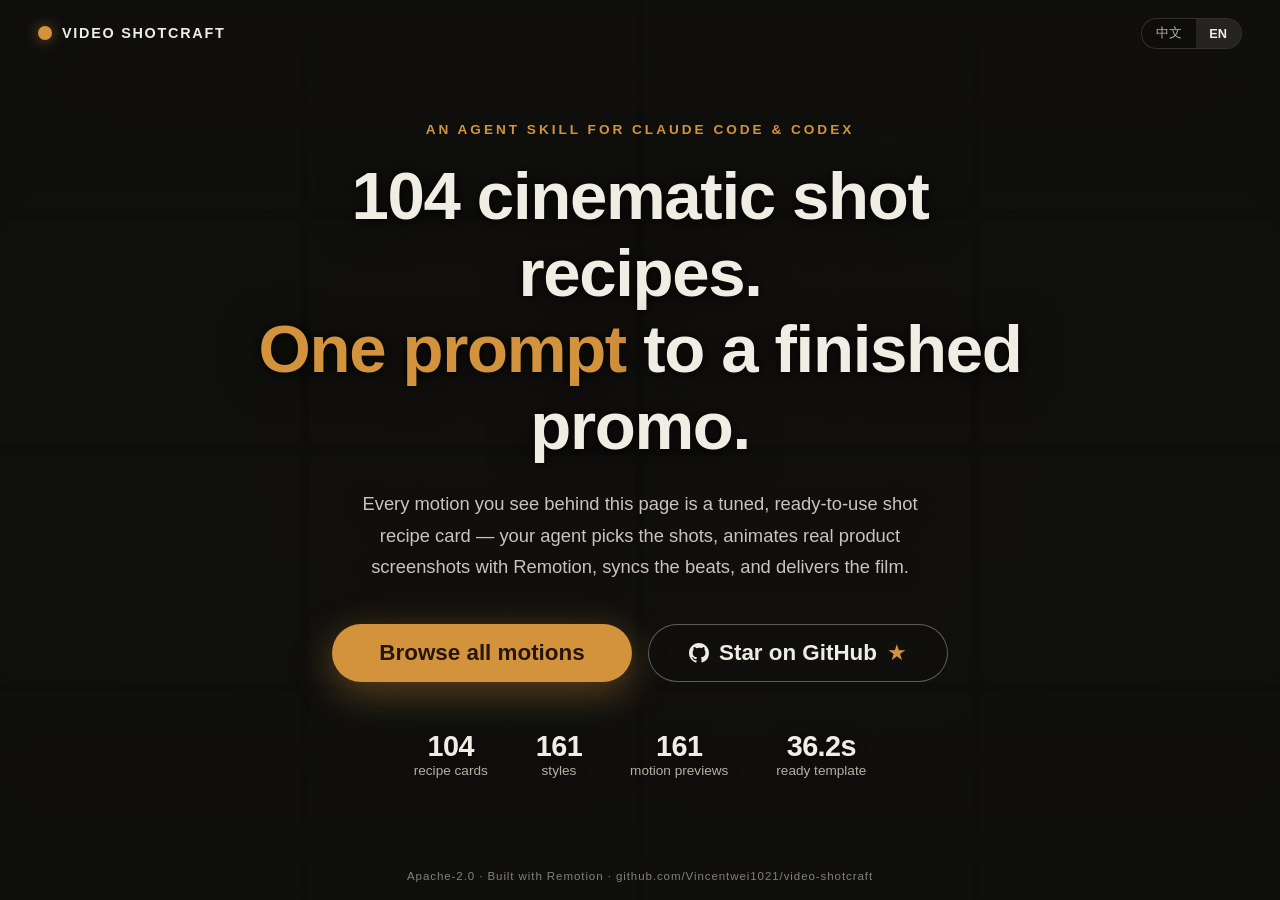
==== gallery/index.html @ b8d6702b "landing: reorder wall tiles swap row3 col1 <-> col3 (paper-title-card <-> neon-frame-orbit-drop), th" ====
<!doctype html>
<html lang="en">
<head>
  <meta charset="UTF-8">
  <meta name="viewport" content="width=device-width, initial-scale=1">
  <meta name="color-scheme" content="dark">
  <meta name="google-site-verification" content="Qu8vMAC99goV9xnwf_0ZlGGimtmj24TWFNVUiTz2mhM">
  <meta name="description" content="video-shotcraft is an AI agent skill for Claude Code &amp; Codex that makes cinematic product promo videos with Remotion. 104 shot recipe cards organized by function, tuned demos, and a production-ready template.">
  <link rel="canonical" href="https://vincentwei1021.github.io/video-shotcraft/">
  <meta property="og:type" content="website">
  <meta property="og:site_name" content="video-shotcraft">
  <meta property="og:title" content="video-shotcraft — AI Video Skill for Claude Code &amp; Codex">
  <meta property="og:description" content="An agent skill for crafting cinematic product videos with Remotion: 104 shot recipe cards, 161 motion previews, and a production-ready promo template.">
  <meta property="og:url" content="https://vincentwei1021.github.io/video-shotcraft/">
  <meta property="og:image" content="https://vincentwei1021.github.io/video-shotcraft/og-image.png">
  <meta property="og:image:width" content="1280">
  <meta property="og:image:height" content="640">
  <meta name="twitter:card" content="summary_large_image">
  <meta name="twitter:title" content="video-shotcraft — AI Video Skill for Claude Code &amp; Codex">
  <meta name="twitter:description" content="An agent skill for crafting cinematic product videos with Remotion: 104 shot recipe cards, 161 motion previews, and a production-ready promo template.">
  <meta name="twitter:image" content="https://vincentwei1021.github.io/video-shotcraft/og-image.png">
  <link rel="icon" href="data:,">
  <title>video-shotcraft — AI Video Skill for Claude Code &amp; Codex | Cinematic Product Videos with Remotion</title>
  <script type="application/ld+json">
  {
    "@context": "https://schema.org",
    "@type": "SoftwareApplication",
    "name": "video-shotcraft",
    "description": "An AI agent skill for Claude Code and Codex that crafts cinematic product promo videos with Remotion: 104 shot recipe cards organized by function, 161 styles, 161 motion previews, and a production-ready 36.2-second video template.",
    "url": "https://vincentwei1021.github.io/video-shotcraft/",
    "sameAs": ["https://github.com/Vincentwei1021/video-shotcraft"],
    "applicationCategory": "MultimediaApplication",
    "operatingSystem": "macOS, Linux, Windows",
    "offers": {"@type": "Offer", "price": "0", "priceCurrency": "USD"},
    "softwareHelp": "https://github.com/Vincentwei1021/video-shotcraft#readme",
    "license": "https://www.apache.org/licenses/LICENSE-2.0",
    "author": {"@type": "Person", "name": "Wei Yihao", "url": "https://github.com/Vincentwei1021"}
  }
  </script>
  <style>
    :root {
      --bg: #0e0e0c;
      --text: #f0ede5;
      --muted: #b5b0a5;
      --line: rgba(240, 237, 229, 0.16);
      --accent: #d3923c;
      --accent-ink: #241607;
      font-family: "Avenir Next", Avenir, "SF Pro Display", "PingFang SC", "Microsoft YaHei", sans-serif;
      font-synthesis: none;
      text-rendering: optimizeLegibility;
    }
    * { box-sizing: border-box; }
    html, body { height: 100%; }
    body {
      margin: 0;
      background: var(--bg);
      color: var(--text);
      overflow: hidden;
    }
    button, a { -webkit-tap-highlight-color: transparent; }

    /* ---- full-screen motion wall ---- */
    .wall {
      position: fixed;
      inset: -2vh -2vw;
      display: grid;
      grid-template-columns: repeat(4, 1fr);
      grid-template-rows: repeat(4, 1fr);
      gap: 10px;
      z-index: 0;
      pointer-events: none;
    }
    .wall-tile {
      position: relative;
      overflow: hidden;
      border-radius: 10px;
      background: #14130f;
    }
    .wall-tile video {
      position: absolute;
      inset: 0;
      width: 100%;
      height: 100%;
      object-fit: cover;
      opacity: 0;
      transition: opacity 900ms ease;
    }
    .wall-tile video.is-on { opacity: 1; }

    /* dim + vignette so type stays readable */
    .scrim {
      position: fixed;
      inset: 0;
      z-index: 1;
      pointer-events: none;
      background:
        radial-gradient(ellipse at center, rgba(14, 14, 12, 0.42) 0%, rgba(14, 14, 12, 0.62) 68%, rgba(14, 14, 12, 0.8) 100%),
        linear-gradient(180deg, rgba(14, 14, 12, 0.55) 0%, rgba(14, 14, 12, 0.26) 30%, rgba(14, 14, 12, 0.26) 70%, rgba(14, 14, 12, 0.66) 100%);
    }

    /* ---- top bar ---- */
    .topbar {
      position: fixed;
      top: 0;
      left: 0;
      right: 0;
      z-index: 3;
      display: flex;
      align-items: center;
      justify-content: space-between;
      padding: 1.1rem clamp(16px, 3vw, 40px);
    }
    .brand {
      display: inline-flex;
      align-items: center;
      gap: 0.6rem;
      color: var(--text);
      text-decoration: none;
      font-weight: 750;
      letter-spacing: 0.12em;
      font-size: 0.9rem;
    }
    .brand-mark {
      width: 14px;
      height: 14px;
      border-radius: 50%;
      background: var(--accent);
      box-shadow: 0 0 14px rgba(211, 146, 60, 0.55);
    }
    .language-switch {
      display: inline-flex;
      border: 1px solid var(--line);
      border-radius: 999px;
      overflow: hidden;
      backdrop-filter: blur(8px);
      -webkit-backdrop-filter: blur(8px);
      background: rgba(14, 14, 12, 0.35);
    }
    .language-switch button {
      border: 0;
      background: transparent;
      color: var(--muted);
      font: inherit;
      font-size: 0.8rem;
      padding: 0.38rem 0.85rem;
      cursor: pointer;
    }
    .language-switch button.is-active { color: var(--text); font-weight: 700; background: rgba(240, 237, 229, 0.1); }

    /* ---- hero ---- */
    .hero {
      position: relative;
      z-index: 2;
      height: 100dvh;
      display: flex;
      flex-direction: column;
      align-items: center;
      justify-content: center;
      text-align: center;
      padding: 0 24px;
    }
    .hero-kicker {
      margin: 0 0 1.3rem;
      font-size: clamp(0.72rem, 1.1vw, 0.85rem);
      font-weight: 700;
      letter-spacing: 0.22em;
      text-transform: uppercase;
      color: var(--accent);
      text-shadow: 0 2px 18px rgba(0, 0, 0, 0.8);
    }
    .hero h1 {
      margin: 0;
      font-size: clamp(2.2rem, 5.6vw, 4.2rem);
      line-height: 1.14;
      letter-spacing: -0.02em;
      font-weight: 800;
      max-width: 21ch;
      text-shadow: 0 4px 40px rgba(0, 0, 0, 0.9), 0 1px 10px rgba(0, 0, 0, 0.7);
    }
    .hero h1 em {
      font-style: normal;
      color: var(--accent);
    }
    .hero-sub {
      margin: 1.5rem 0 0;
      max-width: 56ch;
      font-size: clamp(0.95rem, 1.5vw, 1.15rem);
      line-height: 1.7;
      color: var(--text);
      opacity: 0.82;
      text-shadow: 0 2px 20px rgba(0, 0, 0, 0.85);
    }
    .hero-actions {
      display: flex;
      flex-wrap: wrap;
      justify-content: center;
      gap: 1rem;
      margin-top: 2.6rem;
    }
    .button-primary,
    .button-github {
      display: inline-flex;
      align-items: center;
      justify-content: center;
      gap: 0.6rem;
      min-width: clamp(240px, 24vw, 300px);
      height: clamp(58px, 6.4vh, 66px);
      padding: 0 2.2rem;
      border-radius: 999px;
      font-weight: 750;
      font-size: clamp(1.18rem, 1.8vw, 1.4rem);
      text-decoration: none;
      transition: transform 150ms ease, box-shadow 150ms ease, background 150ms ease;
    }
    .button-primary {
      background: var(--accent);
      color: var(--accent-ink);
      box-shadow: 0 10px 38px rgba(211, 146, 60, 0.4);
    }
    .button-primary:hover { transform: translateY(-2px); box-shadow: 0 16px 48px rgba(211, 146, 60, 0.55); }
    .button-github {
      position: relative;
      border: 1px solid rgba(240, 237, 229, 0.35);
      color: var(--text);
      background: rgba(14, 14, 12, 0.5);
      backdrop-filter: blur(10px);
      -webkit-backdrop-filter: blur(10px);
    }
    .button-github:hover { transform: translateY(-2px); background: rgba(240, 237, 229, 0.12); }
    .button-github svg { width: 20px; height: 20px; fill: currentColor; flex-shrink: 0; }
    .star-glyph { color: var(--accent); }
    /* star count: floating badge, only revealed on hover/focus */
    .star-count {
      position: absolute;
      top: -0.85rem;
      right: 0.9rem;
      padding: 0.18rem 0.65rem;
      border-radius: 999px;
      border: 1px solid rgba(211, 146, 60, 0.5);
      background: rgba(14, 14, 12, 0.92);
      color: var(--accent);
      font-size: 0.78rem;
      font-weight: 700;
      font-variant-numeric: tabular-nums;
      opacity: 0;
      transform: translateY(4px);
      transition: opacity 160ms ease, transform 160ms ease;
      pointer-events: none;
    }
    .star-count::before { content: "★ "; }
    .button-github:hover .star-count:not(:empty),
    .button-github:focus-visible .star-count:not(:empty) {
      opacity: 1;
      transform: translateY(0);
    }

    .hero-stats {
      display: flex;
      gap: clamp(1.4rem, 4vw, 3rem);
      margin: 3rem 0 0;
      padding: 0;
      list-style: none;
      font-size: 0.85rem;
      color: var(--muted);
      text-shadow: 0 2px 14px rgba(0, 0, 0, 0.8);
    }
    .hero-stats strong {
      display: block;
      font-size: clamp(1.3rem, 2.4vw, 1.8rem);
      font-weight: 800;
      color: var(--text);
      font-variant-numeric: tabular-nums;
      letter-spacing: -0.02em;
    }

    .hero-foot {
      position: fixed;
      bottom: 1.1rem;
      left: 0;
      right: 0;
      z-index: 2;
      text-align: center;
      font-size: 0.72rem;
      letter-spacing: 0.08em;
      color: rgba(181, 176, 165, 0.7);
    }
    .hero-foot a { color: inherit; text-decoration: none; }
    .hero-foot a:hover { color: var(--text); }

    /* ---- Chinese typography tuning ---- */
    html[lang="zh-CN"] .hero h1 {
      letter-spacing: 0.04em;
      line-height: 1.32;
      font-weight: 750;
    }
    html[lang="zh-CN"] .hero h1 em { padding: 0 0.06em; }
    html[lang="zh-CN"] .hero-kicker { letter-spacing: 0.3em; }
    html[lang="zh-CN"] .hero-sub {
      max-width: 34em;
      letter-spacing: 0.03em;
      line-height: 1.9;
      text-wrap: balance;
    }
    html[lang="zh-CN"] .button-primary,
    html[lang="zh-CN"] .button-github { letter-spacing: 0.08em; }
    html[lang="zh-CN"] .hero-stats span { letter-spacing: 0.06em; }

    @media (max-width: 900px) {
      .wall { grid-template-columns: repeat(3, 1fr); grid-template-rows: repeat(6, 1fr); }
    }
    @media (max-width: 620px) {
      .wall { grid-template-columns: repeat(2, 1fr); grid-template-rows: repeat(8, 1fr); }
      .hero-actions { flex-direction: column; width: 100%; max-width: 340px; }
      .button-primary, .button-github { justify-content: center; }
    }
    @media (prefers-reduced-motion: reduce) {
      .wall-tile video { transition: none; }
    }
  </style>
</head>
<body>
  <div class="wall" id="wall" aria-hidden="true"></div>
  <div class="scrim" aria-hidden="true"></div>

  <header class="topbar">
    <a class="brand" href="./" aria-label="video-shotcraft home">
      <span class="brand-mark" aria-hidden="true"></span>
      <span>VIDEO SHOTCRAFT</span>
    </a>
    <div class="language-switch" id="languageSwitch" role="group" aria-label="Language">
      <button type="button" data-language="zh" aria-pressed="false">中文</button>
      <button type="button" data-language="en" aria-pressed="true">EN</button>
    </div>
  </header>

  <main class="hero">
    <p class="hero-kicker" data-l10n="kicker">An agent skill for Claude Code &amp; Codex</p>
    <h1 data-l10n="heroTitle">104 cinematic shot recipes.<br><em>One prompt</em> to a finished promo.</h1>
    <p class="hero-sub" data-l10n="heroSub">Every motion you see behind this page is a tuned, ready-to-use shot recipe card — your agent picks the shots, animates real product screenshots with Remotion, syncs the beats, and delivers the film.</p>
    <div class="hero-actions">
      <a class="button-primary" href="./library.html" data-l10n="ctaLibrary">Browse all motions</a>
      <a class="button-github" href="https://github.com/Vincentwei1021/video-shotcraft" target="_blank" rel="noreferrer">
        <svg viewBox="0 0 16 16" aria-hidden="true"><path d="M8 0C3.58 0 0 3.58 0 8c0 3.54 2.29 6.53 5.47 7.59.4.07.55-.17.55-.38 0-.19-.01-.82-.01-1.49-2.01.37-2.53-.49-2.69-.94-.09-.23-.48-.94-.82-1.13-.28-.15-.68-.52-.01-.53.63-.01 1.08.58 1.23.82.72 1.21 1.87.87 2.33.66.07-.52.28-.87.51-1.07-1.78-.2-3.64-.89-3.64-3.95 0-.87.31-1.59.82-2.15-.08-.2-.36-1.02.08-2.12 0 0 .67-.21 2.2.82a7.42 7.42 0 0 1 2-.27c.68 0 1.36.09 2 .27 1.53-1.04 2.2-.82 2.2-.82.44 1.1.16 1.92.08 2.12.51.56.82 1.27.82 2.15 0 3.07-1.87 3.75-3.65 3.95.29.25.54.73.54 1.48 0 1.07-.01 1.93-.01 2.2 0 .21.15.46.55.38A8.01 8.01 0 0 0 16 8c0-4.42-3.58-8-8-8Z"/></svg>
        <span data-l10n="ctaStar">Star on GitHub</span>
        <span class="star-glyph" aria-hidden="true">★</span>
        <span class="star-count" id="starCount" aria-label="GitHub stars"></span>
      </a>
    </div>
    <ul class="hero-stats" aria-label="Library statistics">
      <li><strong id="statCards">104</strong><span data-l10n="statCards">recipe cards</span></li>
      <li><strong id="statStyles">161</strong><span data-l10n="statStyles">styles</span></li>
      <li><strong id="statSamples">161</strong><span data-l10n="statSamples">motion previews</span></li>
      <li><strong>36.2s</strong><span data-l10n="statTemplate">ready template</span></li>
    </ul>
  </main>

  <footer class="hero-foot">
    <span data-l10n="footer">Apache-2.0 · Built with Remotion · </span><a href="https://github.com/Vincentwei1021/video-shotcraft" target="_blank" rel="noreferrer">github.com/Vincentwei1021/video-shotcraft</a>
  </footer>

  <script>
    const L10N = {
      en: {
        kicker: 'An agent skill for Claude Code & Codex',
        heroTitle: '104 cinematic shot recipes.<br><em>One prompt</em> to a finished promo.',
        heroSub: 'Every motion you see behind this page is a tuned, ready-to-use shot recipe card — your agent picks the shots, animates real product screenshots with Remotion, syncs the beats, and delivers the film.',
        ctaLibrary: 'Browse all motions',
        ctaStar: 'Star on GitHub',
        statCards: 'recipe cards',
        statStyles: 'styles',
        statSamples: 'motion previews',
        statTemplate: 'ready template',
        footer: 'Apache-2.0 · Built with Remotion · ',
      },
      zh: {
        kicker: '一个 Claude Code / Codex 的 agent skill',
        heroTitle: '104 张镜头配方卡<br>宣传片<em>一键直出</em>',
        heroSub: '页面背后滚动的每个动效，都是一张调校好、即取即用的镜头配方卡。agent 负责选镜头、给真实产品截图做动画、卡上节奏，直接交付成片。',
        ctaLibrary: '浏览全部动效',
        ctaStar: '收藏 GitHub',
        statCards: '镜头配方卡',
        statStyles: '动效样式',
        statSamples: '动态样片',
        statTemplate: '现成模板',
        footer: 'Apache-2.0 · 基于 Remotion 构建 · ',
      },
    };

    const state = {
      language: (() => {
        try { return localStorage.getItem('video-shot-gallery-language') === 'zh' ? 'zh' : 'en'; } catch { return 'en'; }
      })(),
    };
    const t = (key) => L10N[state.language][key] || L10N.en[key] || key;

    function applyLanguage() {
      document.documentElement.lang = state.language === 'zh' ? 'zh-CN' : 'en';
      document.querySelectorAll('[data-l10n]').forEach((node) => {
        node.innerHTML = t(node.dataset.l10n);
      });
      document.querySelectorAll('#languageSwitch [data-language]').forEach((button) => {
        const active = button.dataset.language === state.language;
        button.classList.toggle('is-active', active);
        button.setAttribute('aria-pressed', String(active));
      });
    }

    document.querySelector('#languageSwitch').addEventListener('click', (event) => {
      const button = event.target.closest('[data-language]');
      if (!button || button.dataset.language === state.language) return;
      state.language = button.dataset.language;
      try { localStorage.setItem('video-shot-gallery-language', state.language); } catch {}
      applyLanguage();
    });

    /* ---- random motion wall ---- */
    const wall = document.querySelector('#wall');
    const reduceMotion = window.matchMedia('(prefers-reduced-motion: reduce)').matches;
    // 固定 16 支精选样片（4×4 墙位，一一对应，不轮换）
    const WALL_CLIPS = [
      'comic-panel-split',
      'beat-step-list-theme-cycle',
      'before-after-slider-scrub',
      'bottom-push-stack-wipe',
      'unit-dot-swarm-regroup',
      'circle-match-iris',
      'graze-face-tour',
      'magician-card-flourish',
      'paper-title-card',
      'autolayout-gap-dial',
      'neon-frame-orbit-drop',
      'spotlight-hero-card',
      'slide-spotlight-pan',
      'palette-theme-ripple',
      'ui-strip-away-outro',
      'word-relay-filmstrip',
    ];

    function mountVideo(tile, url) {
      const video = document.createElement('video');
      video.muted = true;
      video.loop = true;
      video.playsInline = true;
      video.preload = 'auto';
      video.src = url;
      tile.append(video);
      const start = () => {
        video.classList.add('is-on');
        if (!reduceMotion) video.play().catch(() => {});
      };
      if (video.readyState >= 2) start();
      else video.addEventListener('loadeddata', start, {once: true});
      return video;
    }

    WALL_CLIPS.forEach((name, index) => {
      const tile = document.createElement('div');
      tile.className = 'wall-tile';
      wall.append(tile);
      // stagger mounts so the page doesn't fire 16 requests at once
      setTimeout(() => mountVideo(tile, `./media/${name}.mp4`), index * 180);
    });

    /* ---- live GitHub star count (cached 1h to spare the rate limit) ---- */
    (() => {
      const el = document.querySelector('#starCount');
      const fmt = (n) => (n >= 1000 ? `${(n / 1000).toFixed(1).replace(/\.0$/, '')}k` : String(n));
      const CACHE_KEY = 'video-shotcraft-stars';
      try {
        const cached = JSON.parse(localStorage.getItem(CACHE_KEY) || 'null');
        if (cached && Date.now() - cached.at < 3600_000) {
          el.textContent = fmt(cached.stars);
          return;
        }
      } catch {}
      fetch('https://api.github.com/repos/Vincentwei1021/video-shotcraft')
        .then((response) => (response.ok ? response.json() : Promise.reject()))
        .then((repo) => {
          if (typeof repo.stargazers_count !== 'number') return;
          el.textContent = fmt(repo.stargazers_count);
          try { localStorage.setItem(CACHE_KEY, JSON.stringify({stars: repo.stargazers_count, at: Date.now()})); } catch {}
        })
        .catch(() => {});
    })();

    fetch('./api/library.json', {cache: 'no-store'})
      .then((response) => response.json())
      .then((library) => {
        document.querySelector('#statCards').textContent = library.stats.cardCount;
        document.querySelector('#statStyles').textContent = library.stats.styleCount;
        document.querySelector('#statSamples').textContent = library.stats.previewCount;
      })
      .catch(() => {});

    applyLanguage();
  </script>
</body>
</html>
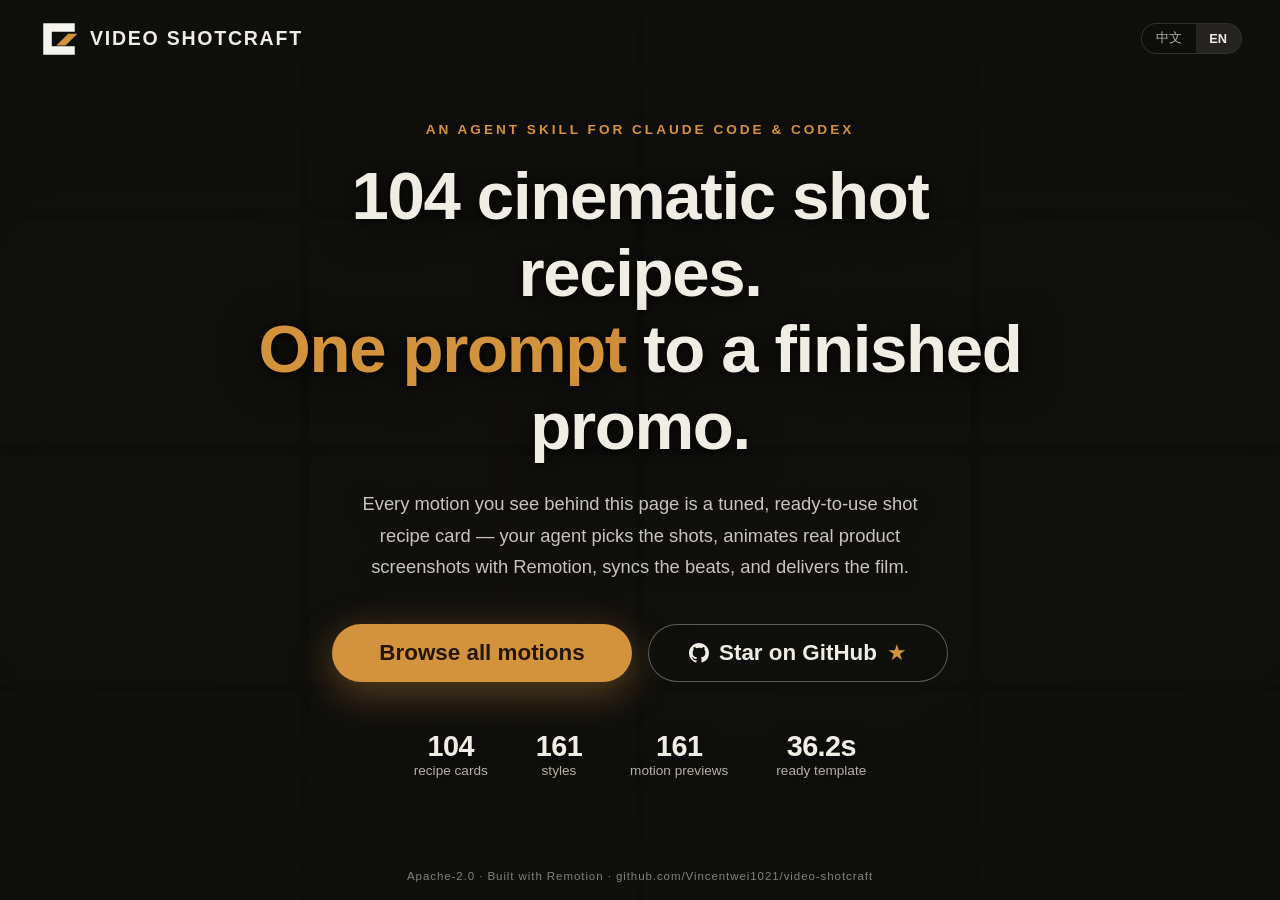
==== commit 8996eaa3: "gallery: rework card layout, add fullscreen demos, cut page weight Library cards - descriptions clam" ====
--- a/gallery/index.html
+++ b/gallery/index.html
@@ -12,14 +12,15 @@
   <meta property="og:title" content="video-shotcraft — AI Video Skill for Claude Code &amp; Codex">
   <meta property="og:description" content="An agent skill for crafting cinematic product videos with Remotion: 104 shot recipe cards, 161 motion previews, and a production-ready promo template.">
   <meta property="og:url" content="https://vincentwei1021.github.io/video-shotcraft/">
-  <meta property="og:image" content="https://vincentwei1021.github.io/video-shotcraft/og-image.png">
+  <meta property="og:image" content="https://vincentwei1021.github.io/video-shotcraft/og-image.jpg?v=20260726b">
   <meta property="og:image:width" content="1280">
   <meta property="og:image:height" content="640">
+  <meta property="og:image:alt" content="video-shotcraft Gallery — shot recipes and motion samples">
   <meta name="twitter:card" content="summary_large_image">
   <meta name="twitter:title" content="video-shotcraft — AI Video Skill for Claude Code &amp; Codex">
   <meta name="twitter:description" content="An agent skill for crafting cinematic product videos with Remotion: 104 shot recipe cards, 161 motion previews, and a production-ready promo template.">
-  <meta name="twitter:image" content="https://vincentwei1021.github.io/video-shotcraft/og-image.png">
-  <link rel="icon" href="data:,">
+  <meta name="twitter:image" content="https://vincentwei1021.github.io/video-shotcraft/og-image.jpg?v=20260726b">
+  <link rel="icon" href="./logo-mark.svg" type="image/svg+xml">
   <title>video-shotcraft — AI Video Skill for Claude Code &amp; Codex | Cinematic Product Videos with Remotion</title>
   <script type="application/ld+json">
   {
@@ -76,12 +77,17 @@
       border-radius: 10px;
       background: #14130f;
     }
+    /* poster carries the wall until the clip is decoded: 140KB of stills
+       stands in for 8MB of video, so the grid is never empty */
+    .wall-tile img,
     .wall-tile video {
       position: absolute;
       inset: 0;
       width: 100%;
       height: 100%;
       object-fit: cover;
+    }
+    .wall-tile video {
       opacity: 0;
       transition: opacity 900ms ease;
     }
@@ -116,16 +122,15 @@
       gap: 0.6rem;
       color: var(--text);
       text-decoration: none;
-      font-weight: 750;
-      letter-spacing: 0.12em;
-      font-size: 0.9rem;
+      font-weight: 800;
+      letter-spacing: 0.09em;
+      font-size: 1.22rem;
     }
     .brand-mark {
-      width: 14px;
-      height: 14px;
-      border-radius: 50%;
-      background: var(--accent);
-      box-shadow: 0 0 14px rgba(211, 146, 60, 0.55);
+      display: block;
+      width: 42px;
+      height: 42px;
+      object-fit: contain;
     }
     .language-switch {
       display: inline-flex;
@@ -143,6 +148,7 @@
       font: inherit;
       font-size: 0.8rem;
       padding: 0.38rem 0.85rem;
+      white-space: nowrap;
       cursor: pointer;
     }
     .language-switch button.is-active { color: var(--text); font-weight: 700; background: rgba(240, 237, 229, 0.1); }
@@ -312,10 +318,23 @@
       .wall { grid-template-columns: repeat(2, 1fr); grid-template-rows: repeat(8, 1fr); }
       .hero-actions { flex-direction: column; width: 100%; max-width: 340px; }
       .button-primary, .button-github { justify-content: center; }
+      /* the enlarged wordmark plus the language switch overflow a 390px bar */
+      .brand { font-size: 0.85rem; letter-spacing: 0.08em; }
+      .brand-mark { width: 28px; height: 28px; }
     }
     @media (prefers-reduced-motion: reduce) {
       .wall-tile video { transition: none; }
-    }
+      .button-primary:hover, .button-github:hover { transform: none; }
+    }
+
+    /* amber ring, not the browser's default blue against an amber system */
+    :focus-visible {
+      outline: 2px solid var(--accent);
+      outline-offset: 3px;
+      border-radius: 4px;
+    }
+    .button-primary:focus-visible,
+    .button-github:focus-visible { outline-offset: 4px; }
   </style>
 </head>
 <body>
@@ -324,13 +343,13 @@
 
   <header class="topbar">
     <a class="brand" href="./" aria-label="video-shotcraft home">
-      <span class="brand-mark" aria-hidden="true"></span>
+      <img class="brand-mark" src="./logo-mark-reverse.svg" alt="" width="24" height="24" aria-hidden="true">
       <span>VIDEO SHOTCRAFT</span>
     </a>
-    <div class="language-switch" id="languageSwitch" role="group" aria-label="Language">
+    <nav class="language-switch" id="languageSwitch" aria-label="Language">
       <button type="button" data-language="zh" aria-pressed="false">中文</button>
       <button type="button" data-language="en" aria-pressed="true">EN</button>
-    </div>
+    </nav>
   </header>
 
   <main class="hero">
@@ -441,7 +460,9 @@
       video.muted = true;
       video.loop = true;
       video.playsInline = true;
-      video.preload = 'auto';
+      // metadata, not auto: the poster already holds the tile, so the full
+      // clip is fetched by play() rather than racing first paint
+      video.preload = 'metadata';
       video.src = url;
       tile.append(video);
       const start = () => {
@@ -457,7 +478,19 @@
       const tile = document.createElement('div');
       tile.className = 'wall-tile';
       wall.append(tile);
-      // stagger mounts so the page doesn't fire 16 requests at once
+      if (reduceMotion) {
+        // no video is fetched at all here, so the tile would stay black
+        // forever; the poster still frame stands in for the clip
+        const poster = document.createElement('img');
+        poster.src = `./media/poster/${name}.jpg`;
+        poster.alt = '';
+        poster.decoding = 'async';
+        tile.append(poster);
+        return;
+      }
+      // tiles start black and each clip fades itself in on arrival:
+      // the wall assembling one tile at a time IS the reveal, so no poster
+      // here — a still would pre-fill the grid and kill it
       setTimeout(() => mountVideo(tile, `./media/${name}.mp4`), index * 180);
     });
 
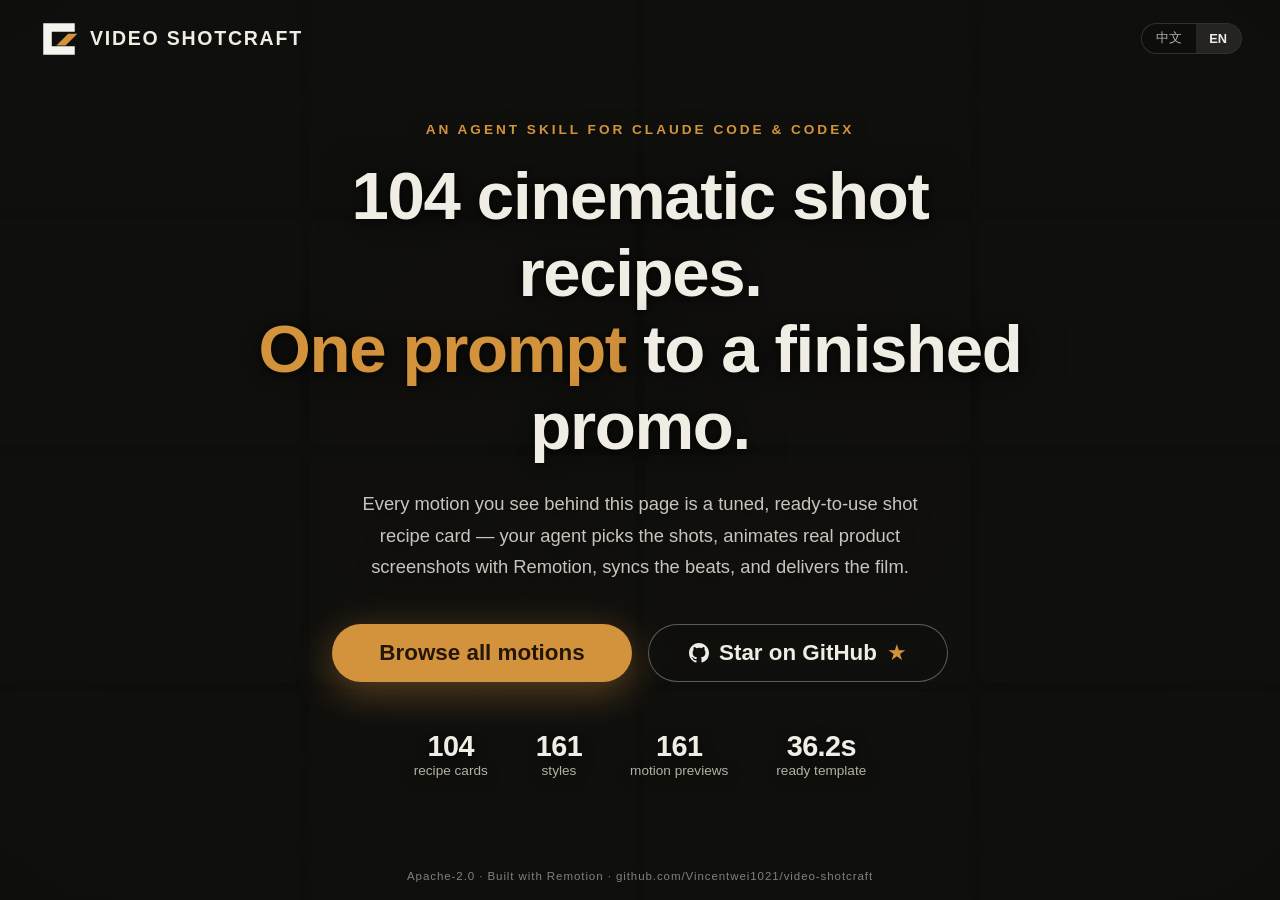
==== commit 5c2e5ba4: "gallery: multi-category card tags, drop Missing filter, fix truncation, CTA hover motion - 61/104 ca" ====
--- a/gallery/index.html
+++ b/gallery/index.html
@@ -216,14 +216,34 @@
       font-weight: 750;
       font-size: clamp(1.18rem, 1.8vw, 1.4rem);
       text-decoration: none;
-      transition: transform 150ms ease, box-shadow 150ms ease, background 150ms ease;
+      transition: transform 150ms ease, box-shadow 150ms ease, background 150ms ease, border-color 150ms ease;
     }
     .button-primary {
+      position: relative;
+      overflow: hidden;
       background: var(--accent);
       color: var(--accent-ink);
       box-shadow: 0 10px 38px rgba(211, 146, 60, 0.4);
     }
-    .button-primary:hover { transform: translateY(-2px); box-shadow: 0 16px 48px rgba(211, 146, 60, 0.55); }
+    /* hover: one specular sweep left→right — the same draw-on scanline the
+       shot cards speak, kept to a single pass so it reads as light, not loop */
+    .button-primary::after {
+      content: "";
+      position: absolute;
+      inset: 0;
+      background: linear-gradient(115deg, transparent 32%, rgba(255, 244, 224, 0.55) 50%, transparent 68%);
+      transform: translateX(-110%);
+      pointer-events: none;
+    }
+    .button-primary:hover {
+      transform: translateY(-2px);
+      box-shadow: 0 16px 48px rgba(211, 146, 60, 0.55);
+    }
+    .button-primary:hover::after { animation: cta-sheen 700ms ease-out; }
+    @keyframes cta-sheen {
+      from { transform: translateX(-110%); }
+      to { transform: translateX(110%); }
+    }
     .button-github {
       position: relative;
       border: 1px solid rgba(240, 237, 229, 0.35);
@@ -232,9 +252,25 @@
       backdrop-filter: blur(10px);
       -webkit-backdrop-filter: blur(10px);
     }
-    .button-github:hover { transform: translateY(-2px); background: rgba(240, 237, 229, 0.12); }
+    .button-github:hover {
+      transform: translateY(-2px);
+      background: rgba(240, 237, 229, 0.12);
+      border-color: rgba(211, 146, 60, 0.65);
+      box-shadow: 0 10px 34px rgba(211, 146, 60, 0.22);
+    }
     .button-github svg { width: 20px; height: 20px; fill: currentColor; flex-shrink: 0; }
-    .star-glyph { color: var(--accent); }
+    .star-glyph {
+      color: var(--accent);
+      transition: transform 180ms ease;
+    }
+    /* the star does one anticipation-free pop-and-settle, echoing the cards'
+       spring落定 vocabulary */
+    .button-github:hover .star-glyph { animation: star-pop 420ms cubic-bezier(0.34, 1.56, 0.64, 1); }
+    @keyframes star-pop {
+      0% { transform: scale(1) rotate(0deg); }
+      45% { transform: scale(1.45) rotate(-14deg); }
+      100% { transform: scale(1) rotate(0deg); }
+    }
     /* star count: floating badge, only revealed on hover/focus */
     .star-count {
       position: absolute;
@@ -325,6 +361,7 @@
     @media (prefers-reduced-motion: reduce) {
       .wall-tile video { transition: none; }
       .button-primary:hover, .button-github:hover { transform: none; }
+      .button-primary:hover::after, .button-github:hover .star-glyph { animation: none; }
     }
 
     /* amber ring, not the browser's default blue against an amber system */
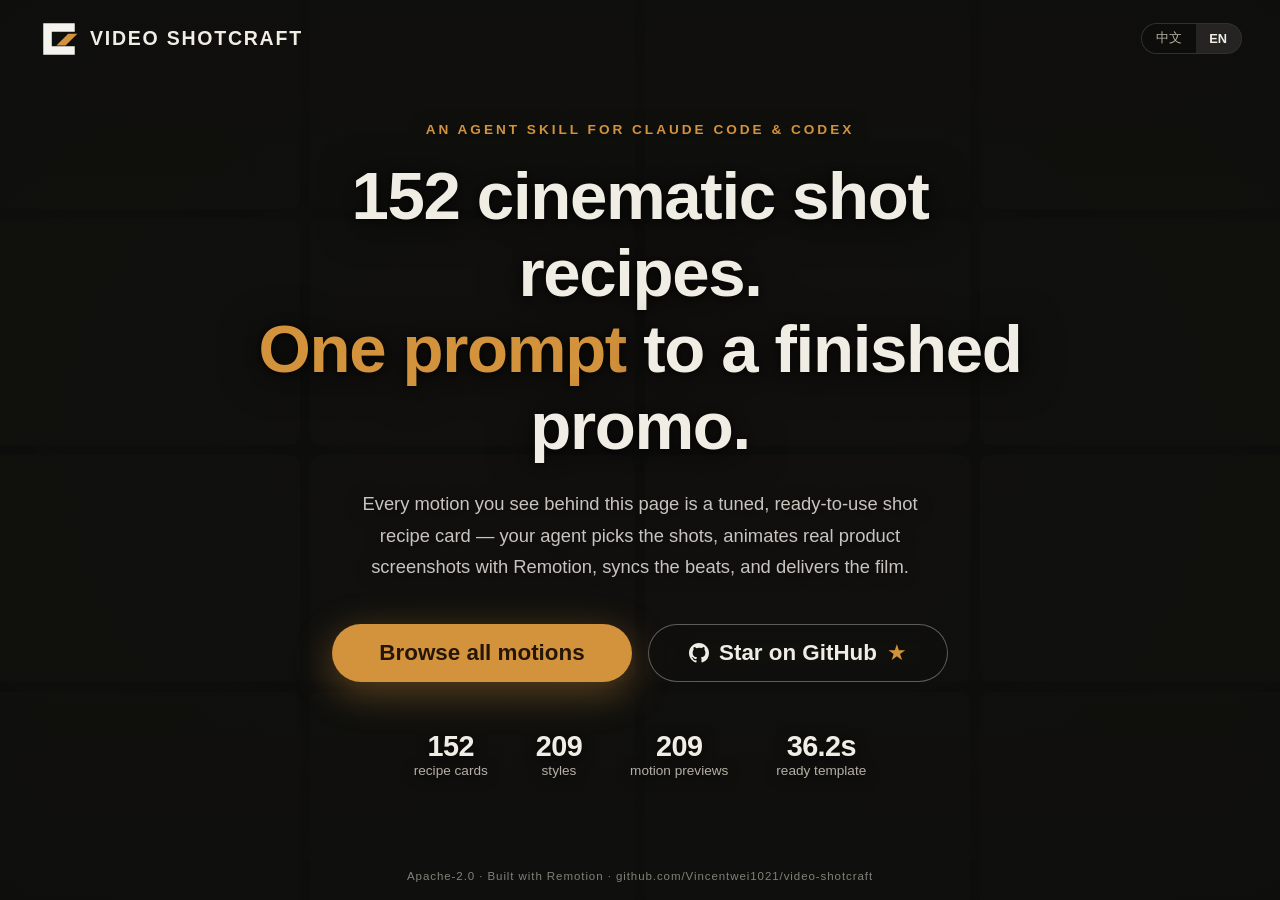
==== commit c05d4849: "feat: motion-lab 48 个定稿动效模板（八轮评审收敛） (#27) * feat: 48 张新镜头卡并入 Gallery（152 卡 / 209 样片）  动效研究实验的最终产出：20" ====
--- a/gallery/index.html
+++ b/gallery/index.html
@@ -5,12 +5,12 @@
   <meta name="viewport" content="width=device-width, initial-scale=1">
   <meta name="color-scheme" content="dark">
   <meta name="google-site-verification" content="Qu8vMAC99goV9xnwf_0ZlGGimtmj24TWFNVUiTz2mhM">
-  <meta name="description" content="video-shotcraft is an AI agent skill for Claude Code &amp; Codex that makes cinematic product promo videos with Remotion. 104 shot recipe cards organized by function, tuned demos, and a production-ready template.">
+  <meta name="description" content="video-shotcraft is an AI agent skill for Claude Code &amp; Codex that makes cinematic product promo videos with Remotion. 152 shot recipe cards organized by function, tuned demos, and a production-ready template.">
   <link rel="canonical" href="https://vincentwei1021.github.io/video-shotcraft/">
   <meta property="og:type" content="website">
   <meta property="og:site_name" content="video-shotcraft">
   <meta property="og:title" content="video-shotcraft — AI Video Skill for Claude Code &amp; Codex">
-  <meta property="og:description" content="An agent skill for crafting cinematic product videos with Remotion: 104 shot recipe cards, 161 motion previews, and a production-ready promo template.">
+  <meta property="og:description" content="An agent skill for crafting cinematic product videos with Remotion: 152 shot recipe cards, 209 motion previews, and a production-ready promo template.">
   <meta property="og:url" content="https://vincentwei1021.github.io/video-shotcraft/">
   <meta property="og:image" content="https://vincentwei1021.github.io/video-shotcraft/og-image.jpg?v=20260726b">
   <meta property="og:image:width" content="1280">
@@ -18,7 +18,7 @@
   <meta property="og:image:alt" content="video-shotcraft Gallery — shot recipes and motion samples">
   <meta name="twitter:card" content="summary_large_image">
   <meta name="twitter:title" content="video-shotcraft — AI Video Skill for Claude Code &amp; Codex">
-  <meta name="twitter:description" content="An agent skill for crafting cinematic product videos with Remotion: 104 shot recipe cards, 161 motion previews, and a production-ready promo template.">
+  <meta name="twitter:description" content="An agent skill for crafting cinematic product videos with Remotion: 152 shot recipe cards, 209 motion previews, and a production-ready promo template.">
   <meta name="twitter:image" content="https://vincentwei1021.github.io/video-shotcraft/og-image.jpg?v=20260726b">
   <link rel="icon" href="./logo-mark.svg" type="image/svg+xml">
   <title>video-shotcraft — AI Video Skill for Claude Code &amp; Codex | Cinematic Product Videos with Remotion</title>
@@ -27,7 +27,7 @@
     "@context": "https://schema.org",
     "@type": "SoftwareApplication",
     "name": "video-shotcraft",
-    "description": "An AI agent skill for Claude Code and Codex that crafts cinematic product promo videos with Remotion: 104 shot recipe cards organized by function, 161 styles, 161 motion previews, and a production-ready 36.2-second video template.",
+    "description": "An AI agent skill for Claude Code and Codex that crafts cinematic product promo videos with Remotion: 152 shot recipe cards organized by function, 209 styles, 209 motion previews, and a production-ready 36.2-second video template.",
     "url": "https://vincentwei1021.github.io/video-shotcraft/",
     "sameAs": ["https://github.com/Vincentwei1021/video-shotcraft"],
     "applicationCategory": "MultimediaApplication",
@@ -391,7 +391,7 @@
 
   <main class="hero">
     <p class="hero-kicker" data-l10n="kicker">An agent skill for Claude Code &amp; Codex</p>
-    <h1 data-l10n="heroTitle">104 cinematic shot recipes.<br><em>One prompt</em> to a finished promo.</h1>
+    <h1 data-l10n="heroTitle">152 cinematic shot recipes.<br><em>One prompt</em> to a finished promo.</h1>
     <p class="hero-sub" data-l10n="heroSub">Every motion you see behind this page is a tuned, ready-to-use shot recipe card — your agent picks the shots, animates real product screenshots with Remotion, syncs the beats, and delivers the film.</p>
     <div class="hero-actions">
       <a class="button-primary" href="./library.html" data-l10n="ctaLibrary">Browse all motions</a>
@@ -403,9 +403,9 @@
       </a>
     </div>
     <ul class="hero-stats" aria-label="Library statistics">
-      <li><strong id="statCards">104</strong><span data-l10n="statCards">recipe cards</span></li>
-      <li><strong id="statStyles">161</strong><span data-l10n="statStyles">styles</span></li>
-      <li><strong id="statSamples">161</strong><span data-l10n="statSamples">motion previews</span></li>
+      <li><strong id="statCards">152</strong><span data-l10n="statCards">recipe cards</span></li>
+      <li><strong id="statStyles">209</strong><span data-l10n="statStyles">styles</span></li>
+      <li><strong id="statSamples">209</strong><span data-l10n="statSamples">motion previews</span></li>
       <li><strong>36.2s</strong><span data-l10n="statTemplate">ready template</span></li>
     </ul>
   </main>
@@ -418,7 +418,7 @@
     const L10N = {
       en: {
         kicker: 'An agent skill for Claude Code & Codex',
-        heroTitle: '104 cinematic shot recipes.<br><em>One prompt</em> to a finished promo.',
+        heroTitle: '152 cinematic shot recipes.<br><em>One prompt</em> to a finished promo.',
         heroSub: 'Every motion you see behind this page is a tuned, ready-to-use shot recipe card — your agent picks the shots, animates real product screenshots with Remotion, syncs the beats, and delivers the film.',
         ctaLibrary: 'Browse all motions',
         ctaStar: 'Star on GitHub',
@@ -430,7 +430,7 @@
       },
       zh: {
         kicker: '一个 Claude Code / Codex 的 agent skill',
-        heroTitle: '104 张镜头配方卡<br>宣传片<em>一键直出</em>',
+        heroTitle: '152 张镜头配方卡<br>宣传片<em>一键直出</em>',
         heroSub: '页面背后滚动的每个动效，都是一张调校好、即取即用的镜头配方卡。agent 负责选镜头、给真实产品截图做动画、卡上节奏，直接交付成片。',
         ctaLibrary: '浏览全部动效',
         ctaStar: '收藏 GitHub',
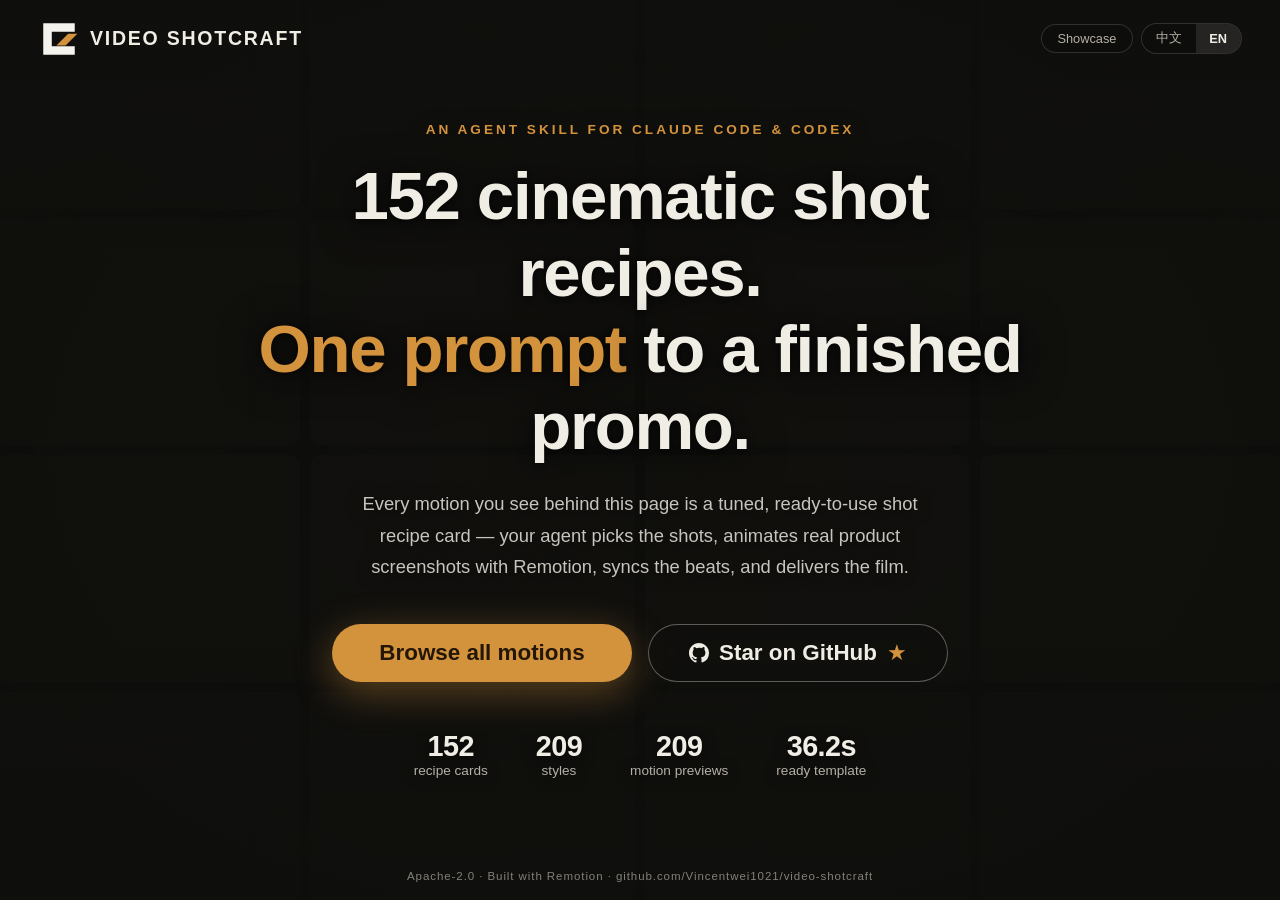
==== commit b2a610bf: "feat(gallery): Showcase 用户投稿页 + issue 表单投稿/审核发布流水线 (#52) - Gallery 新增 showcase.html/showcase.js：渲染社区" ====
--- a/gallery/index.html
+++ b/gallery/index.html
@@ -152,6 +152,27 @@
       cursor: pointer;
     }
     .language-switch button.is-active { color: var(--text); font-weight: 700; background: rgba(240, 237, 229, 0.1); }
+    .topbar-nav {
+      display: inline-flex;
+      align-items: center;
+      gap: 0.55rem;
+    }
+    .topbar-nav-link {
+      display: inline-flex;
+      align-items: center;
+      border: 1px solid var(--line);
+      border-radius: 999px;
+      padding: 0.38rem 0.95rem;
+      color: var(--muted);
+      background: rgba(14, 14, 12, 0.35);
+      backdrop-filter: blur(8px);
+      -webkit-backdrop-filter: blur(8px);
+      font-size: 0.8rem;
+      text-decoration: none;
+      white-space: nowrap;
+      transition: color 150ms ease, border-color 150ms ease;
+    }
+    .topbar-nav-link:hover { color: var(--text); border-color: rgba(211, 146, 60, 0.65); }
 
     /* ---- hero ---- */
     .hero {
@@ -383,9 +404,12 @@
       <img class="brand-mark" src="./logo-mark-reverse.svg" alt="" width="24" height="24" aria-hidden="true">
       <span>VIDEO SHOTCRAFT</span>
     </a>
-    <nav class="language-switch" id="languageSwitch" aria-label="Language">
-      <button type="button" data-language="zh" aria-pressed="false">中文</button>
-      <button type="button" data-language="en" aria-pressed="true">EN</button>
+    <nav class="topbar-nav" aria-label="Site">
+      <a class="topbar-nav-link" href="./showcase.html" data-l10n="navShowcase">Showcase</a>
+      <span class="language-switch" id="languageSwitch" role="group" aria-label="Language">
+        <button type="button" data-language="zh" aria-pressed="false">中文</button>
+        <button type="button" data-language="en" aria-pressed="true">EN</button>
+      </span>
     </nav>
   </header>
 
@@ -427,6 +451,7 @@
         statSamples: 'motion previews',
         statTemplate: 'ready template',
         footer: 'Apache-2.0 · Built with Remotion · ',
+        navShowcase: 'Showcase',
       },
       zh: {
         kicker: '一个 Claude Code / Codex 的 agent skill',
@@ -439,6 +464,7 @@
         statSamples: '动态样片',
         statTemplate: '现成模板',
         footer: 'Apache-2.0 · 基于 Remotion 构建 · ',
+        navShowcase: '用户作品',
       },
     };
 
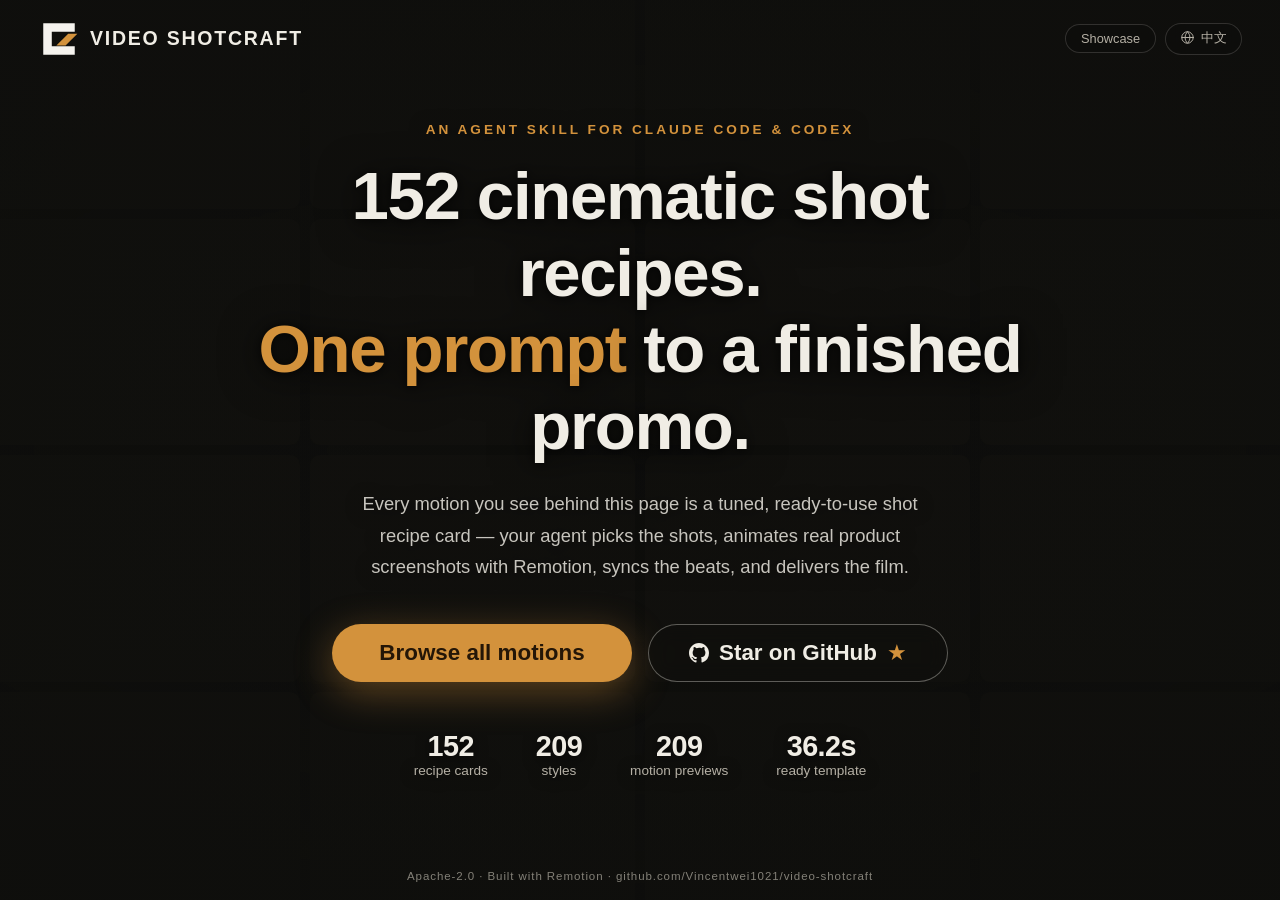
==== commit 63bce76a: "polish(gallery): 侧栏关注区改分隔线面板，顶栏主题/语言改双胶囊单键切换 (#57) * polish(gallery): 侧栏关注区改分隔线面板，顶栏主题/语言改双胶囊单键切换  侧" ====
--- a/gallery/index.html
+++ b/gallery/index.html
@@ -132,26 +132,34 @@
       height: 42px;
       object-fit: contain;
     }
-    .language-switch {
+    /* 单键切换，标签写"点了会变成什么"，与 library/showcase 顶栏同一套交互 */
+    .language-toggle {
       display: inline-flex;
+      align-items: center;
+      gap: 0.4rem;
       border: 1px solid var(--line);
       border-radius: 999px;
-      overflow: hidden;
+      padding: 0.38rem 0.85rem;
       backdrop-filter: blur(8px);
       -webkit-backdrop-filter: blur(8px);
       background: rgba(14, 14, 12, 0.35);
-    }
-    .language-switch button {
-      border: 0;
-      background: transparent;
       color: var(--muted);
       font: inherit;
       font-size: 0.8rem;
-      padding: 0.38rem 0.85rem;
       white-space: nowrap;
       cursor: pointer;
-    }
-    .language-switch button.is-active { color: var(--text); font-weight: 700; background: rgba(240, 237, 229, 0.1); }
+      transition: color 150ms ease, border-color 150ms ease;
+    }
+    .language-toggle:hover { color: var(--text); border-color: rgba(211, 146, 60, 0.65); }
+    .language-toggle svg {
+      width: 15px;
+      height: 15px;
+      fill: none;
+      stroke: currentColor;
+      stroke-width: 1.6;
+      stroke-linecap: round;
+      stroke-linejoin: round;
+    }
     .topbar-nav {
       display: inline-flex;
       align-items: center;
@@ -406,10 +414,12 @@
     </a>
     <nav class="topbar-nav" aria-label="Site">
       <a class="topbar-nav-link" href="./showcase.html" data-l10n="navShowcase">Showcase</a>
-      <span class="language-switch" id="languageSwitch" role="group" aria-label="Language">
-        <button type="button" data-language="zh" aria-pressed="false">中文</button>
-        <button type="button" data-language="en" aria-pressed="true">EN</button>
-      </span>
+      <button class="language-toggle" id="languageToggle" type="button" aria-label="Switch to Chinese">
+        <span aria-hidden="true">
+          <svg viewBox="0 0 24 24" focusable="false"><circle cx="12" cy="12" r="9.2"/><path d="M2.8 12h18.4M12 2.8c2.5 2.6 3.8 5.7 3.8 9.2S14.5 18.6 12 21.2c-2.5-2.6-3.8-5.7-3.8-9.2S9.5 5.4 12 2.8Z"/></svg>
+        </span>
+        <span id="languageToggleLabel">中文</span>
+      </button>
     </nav>
   </header>
 
@@ -464,7 +474,7 @@
         statSamples: '动态样片',
         statTemplate: '现成模板',
         footer: 'Apache-2.0 · 基于 Remotion 构建 · ',
-        navShowcase: '用户作品',
+        navShowcase: '社区作品展示',
       },
     };
 
@@ -480,17 +490,13 @@
       document.querySelectorAll('[data-l10n]').forEach((node) => {
         node.innerHTML = t(node.dataset.l10n);
       });
-      document.querySelectorAll('#languageSwitch [data-language]').forEach((button) => {
-        const active = button.dataset.language === state.language;
-        button.classList.toggle('is-active', active);
-        button.setAttribute('aria-pressed', String(active));
-      });
-    }
-
-    document.querySelector('#languageSwitch').addEventListener('click', (event) => {
-      const button = event.target.closest('[data-language]');
-      if (!button || button.dataset.language === state.language) return;
-      state.language = button.dataset.language;
+      document.querySelector('#languageToggleLabel').textContent = state.language === 'zh' ? 'EN' : '中文';
+      document.querySelector('#languageToggle')
+        .setAttribute('aria-label', state.language === 'zh' ? '切换到英文' : 'Switch to Chinese');
+    }
+
+    document.querySelector('#languageToggle').addEventListener('click', () => {
+      state.language = state.language === 'zh' ? 'en' : 'zh';
       try { localStorage.setItem('video-shot-gallery-language', state.language); } catch {}
       applyLanguage();
     });
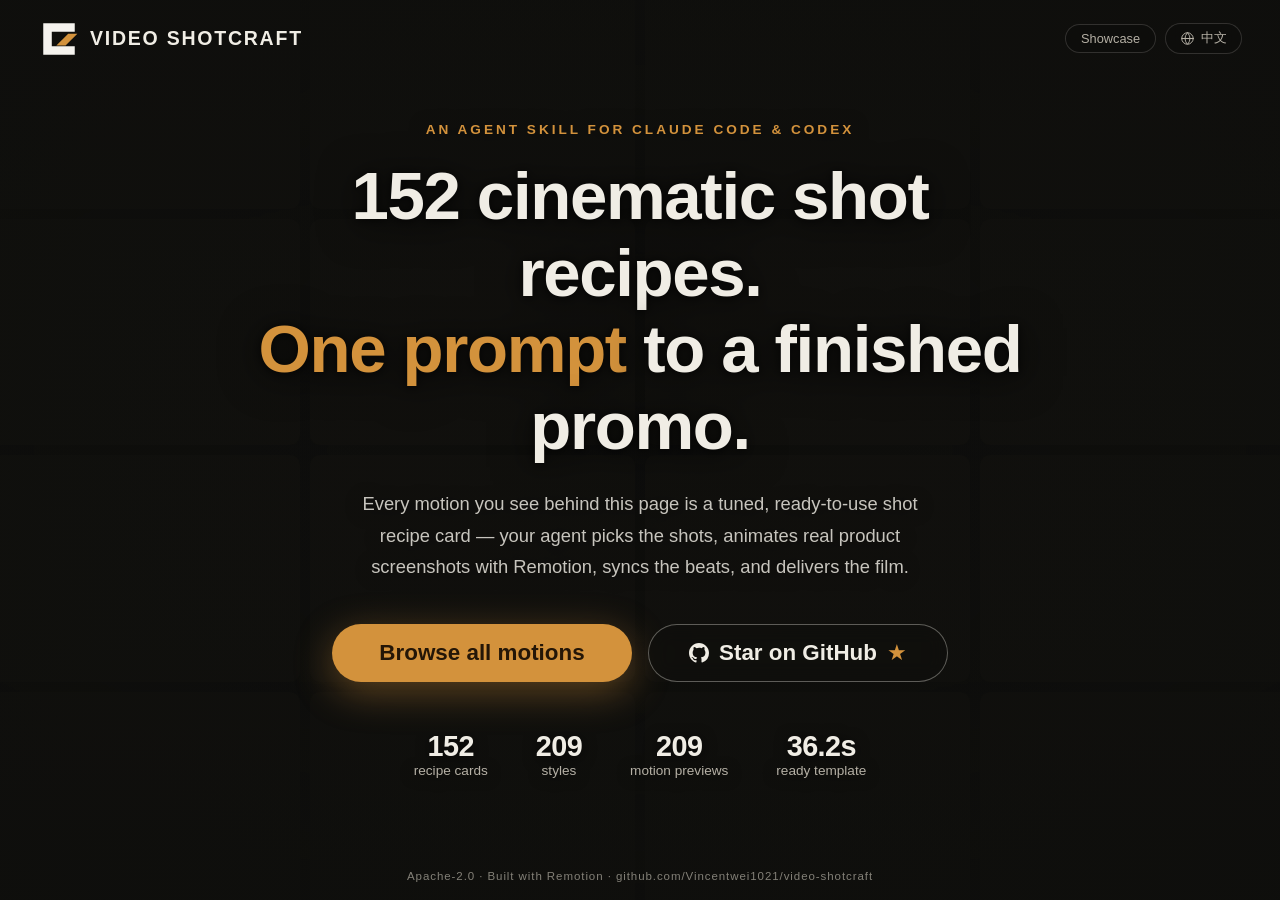
==== commit b0cb8917: "fix: 部署加资源哈希防缓存错配 + 首页语言按钮图标对齐 (#58) * fix(deploy): 部署时按内容哈希给 css/js 链接打 ?v=，堵住新 HTML 配旧样式  Pages 对静" ====
--- a/gallery/index.html
+++ b/gallery/index.html
@@ -151,6 +151,12 @@
       transition: color 150ms ease, border-color 150ms ease;
     }
     .language-toggle:hover { color: var(--text); border-color: rgba(211, 146, 60, 0.65); }
+    /* 图标外壳必须自己是 flex：默认 block 的话 svg 会贴在行高盒顶部，
+       比文字中线高约 2px（线上实测 36.3 vs 38.6） */
+    .language-toggle-icon {
+      display: inline-flex;
+      align-items: center;
+    }
     .language-toggle svg {
       width: 15px;
       height: 15px;
@@ -415,7 +421,7 @@
     <nav class="topbar-nav" aria-label="Site">
       <a class="topbar-nav-link" href="./showcase.html" data-l10n="navShowcase">Showcase</a>
       <button class="language-toggle" id="languageToggle" type="button" aria-label="Switch to Chinese">
-        <span aria-hidden="true">
+        <span class="language-toggle-icon" aria-hidden="true">
           <svg viewBox="0 0 24 24" focusable="false"><circle cx="12" cy="12" r="9.2"/><path d="M2.8 12h18.4M12 2.8c2.5 2.6 3.8 5.7 3.8 9.2S14.5 18.6 12 21.2c-2.5-2.6-3.8-5.7-3.8-9.2S9.5 5.4 12 2.8Z"/></svg>
         </span>
         <span id="languageToggleLabel">中文</span>
